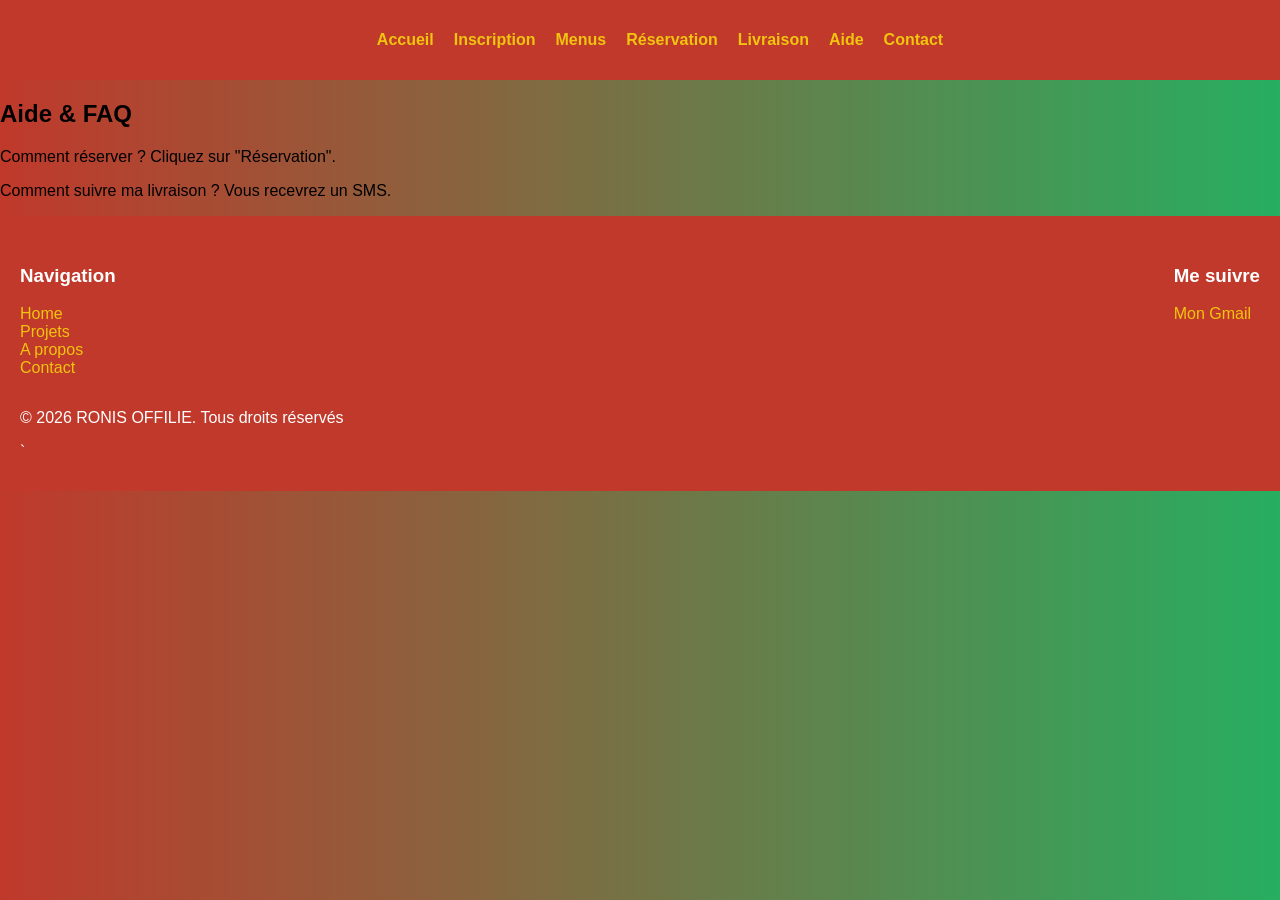
==== aide.html @ 38e9dfeb "Premier commit. Mise en ligne du code du restaurant" ====
<!DOCTYPE html>
<html lang="fr">
<head>
  <meta charset="UTF-8">
  <title>Aide - Douala Délices</title>
  <link rel="stylesheet" href="aide.css">
</head>
<body>
  <header>
    <nav>
      <ul>
        <li><a href="accueil.html">Accueil</a></li>
        <li><a href="inscription.html">Inscription</a></li>
        <li><a href="menus.html">Menus</a></li>
        <li><a href="reservation.html">Réservation</a></li>
        <li><a href="livraison.html">Livraison</a></li>
        <li><a href="aide.html">Aide</a></li>
        <li><a href="contact.html">Contact</a></li>
      </ul>
    </nav>
  </header>

  <section>
    <h2>Aide & FAQ</h2>
    <p>Comment réserver ? Cliquez sur "Réservation".</p>
    <p>Comment suivre ma livraison ? Vous recevrez un SMS.</p>
  </section>

  <!-- Footer -->
    <footer class="footer">
        <div class="footer-container">
            <!-- Navigation -->
            <div class="footer-links">
                <h3>Navigation</h3>
                <ul>
                    <li><a href="menu.html">Home</a></li>
                    <li><a href="Mes projets.html">Projets</a></li>
                    <li><a href="about.html">A propos</a></li>
                    <li><a href="contact.html">Contact</a></li>
                </ul>
            </div>
            <!-- Réseaux sociaux -->
            <div class="footer-social">
                <h3>Me suivre</h3>
                <ul>
                    <li><a href="mailto:offilieoffilie@gmail.com">Mon Gmail</a></li>
                </ul>
                    <div class="social-icons">
                        <a href="https://www.tiktok.com/@linformaticien18" target="_blank" class="tiktok"><i class="fab fa-tiktok"></i></a>
                        <a href="https://github.com/ronisia-a11" target="_blank" class="github"><i class="fab fa-github"></i></a>
                        <a href="https://www.linkedin.com/in/ronis-offilie-falleu-lendeu-3676a8395/" target="_blank" class="linkedin"><i class="fab fa-linkedin"></i></a>
                    </div>
            </div>
        </div>
        <div class="footer-bottom">
            <p>&copy; 2026 RONIS OFFILIE. Tous droits réservés</p>
 `      </div>
    </footer>
    
</body>
</html>
---- aide.css ----
html {
  scroll-behavior: smooth;
}

body {
  font-family: 'Segoe UI', sans-serif;
  margin: 0;
  background: linear-gradient(to right, #C0392B, #27AE60);
}

header {
  background-color: #C0392B;
  padding: 15px;
}

nav ul {
  list-style: none;
  display: flex;
  justify-content: center;
  gap: 20px;
}

nav a {
  color: #F1C40F;
  text-decoration: none;
  font-weight: bold;
}

/* Footer */
.footer {
  background-color: #C0392B;
  color: white;
  padding: 30px 20px;
}

.footer-container {
  display: flex;
  justify-content: space-between;
  flex-wrap: wrap;
}

.footer-links ul, .footer-social ul {
  list-style: none;
  padding: 0;
}

.footer-links a, .footer-social a {
  color: #F1C40F;
  text-decoration: none;
}

/* Icônes colorées */
.social-icons a {
  margin: 0 10px;
  font-size: 24px;
}

.tiktok { color: #000000; }
.github { color: #333333; }
.linkedin { color: #0077B5; }
.Whatsapp { color: #25D366; }
.Telephone { color: #C0392B; }

/* Responsive */
@media (max-width: 600px) {
  .footer-container {
    flex-direction: column;
    text-align: center;
  }
  .social-icons {
    justify-content: center;
  }
}
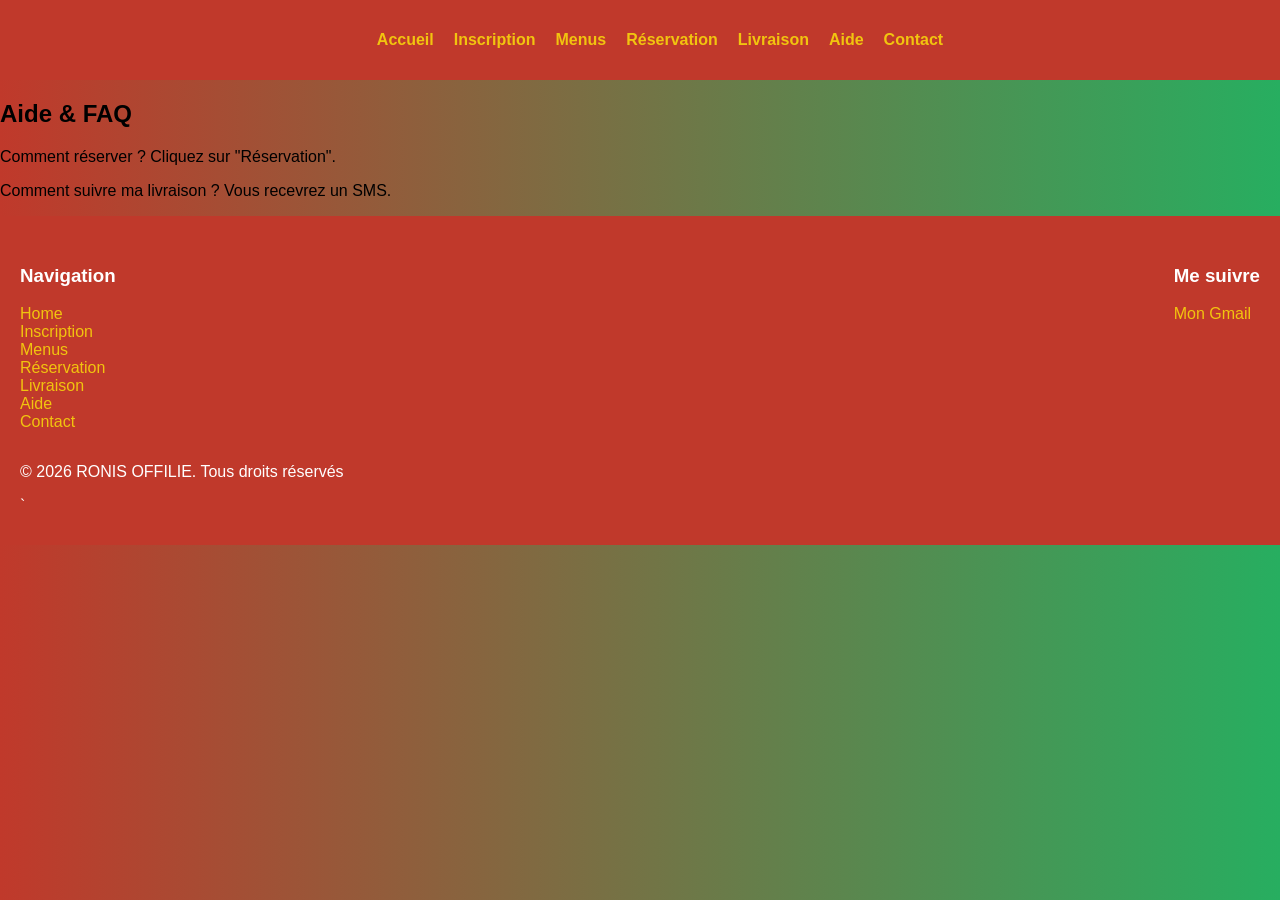
==== commit 0607dd4d: "Modification des liens des navbar et footers" ====
--- a/aide.html
+++ b/aide.html
@@ -9,7 +9,7 @@
   <header>
     <nav>
       <ul>
-        <li><a href="accueil.html">Accueil</a></li>
+        <li><a href="index.html">Accueil</a></li>
         <li><a href="inscription.html">Inscription</a></li>
         <li><a href="menus.html">Menus</a></li>
         <li><a href="reservation.html">Réservation</a></li>
@@ -33,10 +33,13 @@
             <div class="footer-links">
                 <h3>Navigation</h3>
                 <ul>
-                    <li><a href="menu.html">Home</a></li>
-                    <li><a href="Mes projets.html">Projets</a></li>
-                    <li><a href="about.html">A propos</a></li>
-                    <li><a href="contact.html">Contact</a></li>
+                    <li><a href="index.html">Home</a></li>
+        <li><a href="inscription.html">Inscription</a></li>
+        <li><a href="menus.html">Menus</a></li>
+        <li><a href="reservation.html">Réservation</a></li>
+        <li><a href="livraison.html">Livraison</a></li>
+        <li><a href="aide.html">Aide</a></li>
+        <li><a href="contact.html">Contact</a></li>
                 </ul>
             </div>
             <!-- Réseaux sociaux -->
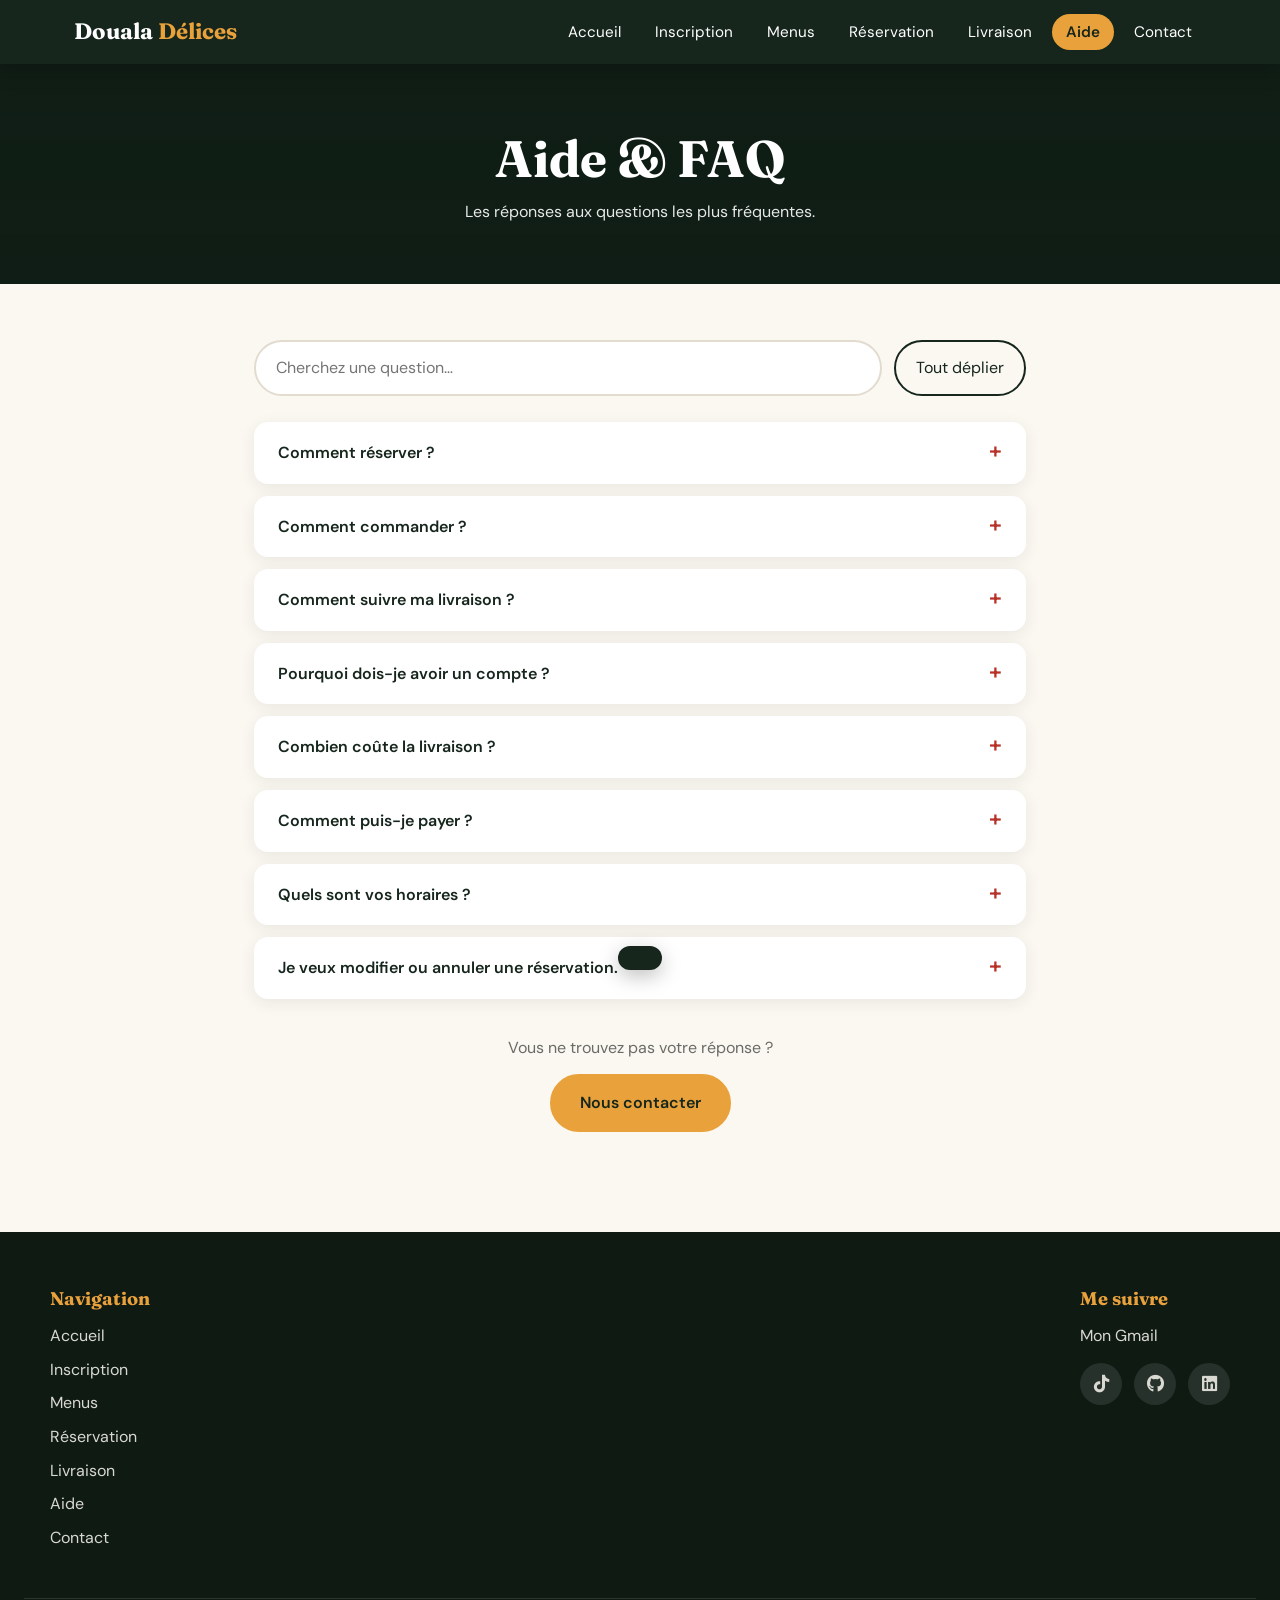
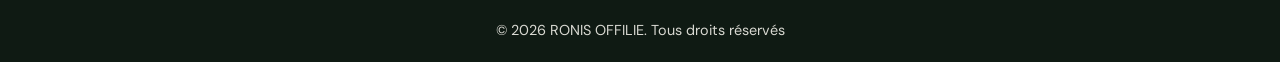
==== commit dfc7a38d: "Ajout des fichiers commander.php, contact.js, contact.phplivraison.js, menus.js, menus.php, pages.cs" ====
--- a/aide.html
+++ b/aide.html
@@ -2,63 +2,89 @@
 <html lang="fr">
 <head>
   <meta charset="UTF-8">
+  <meta name="viewport" content="width=device-width, initial-scale=1">
   <title>Aide - Douala Délices</title>
+  <link rel="preconnect" href="https://fonts.googleapis.com">
+  <link href="https://fonts.googleapis.com/css2?family=DM+Sans:wght@400;500;700&family=Fraunces:opsz,wght@9..144,600;9..144,700&display=swap" rel="stylesheet">
+  <link rel="stylesheet" href="https://cdnjs.cloudflare.com/ajax/libs/font-awesome/6.5.1/css/all.min.css">
   <link rel="stylesheet" href="aide.css">
 </head>
 <body>
-  <header>
+  <header id="entete" class="scrolled">
     <nav>
-      <ul>
+      <a class="logo" href="index.html">Douala <span>Délices</span></a>
+      <button class="burger" id="burger" aria-label="Ouvrir le menu" aria-expanded="false">&#9776;</button>
+      <ul id="liens">
         <li><a href="index.html">Accueil</a></li>
         <li><a href="inscription.html">Inscription</a></li>
         <li><a href="menus.html">Menus</a></li>
         <li><a href="reservation.html">Réservation</a></li>
         <li><a href="livraison.html">Livraison</a></li>
-        <li><a href="aide.html">Aide</a></li>
+        <li><a href="aide.html" class="actif">Aide</a></li>
         <li><a href="contact.html">Contact</a></li>
       </ul>
     </nav>
   </header>
 
-  <section>
-    <h2>Aide & FAQ</h2>
-    <p>Comment réserver ? Cliquez sur "Réservation".</p>
-    <p>Comment suivre ma livraison ? Vous recevrez un SMS.</p>
+  <section class="banniere" style="--img:url('https://images.unsplash.com/photo-1517248135467-4c7edcad34c4?auto=format&fit=crop&w=1600&q=70')">
+    <h1>Aide & FAQ</h1>
+    <p>Les réponses aux questions les plus fréquentes.</p>
   </section>
 
+  <main class="contenu etroit">
+
+    <div class="recherche">
+      <input type="search" id="q" placeholder="Cherchez une question…" aria-label="Rechercher dans l'aide">
+      <button type="button" id="tout">Tout déplier</button>
+    </div>
+      <details><summary>Comment réserver ?</summary><div class="rep">Cliquez sur « Réservation », choisissez le type, la date et l'horaire, puis validez. Si vous n'avez pas encore de compte, nous vous proposons de <a href="inscription.html?raison=reservation&amp;redirect=reservation.html">vous inscrire</a> d'abord.</div></details>
+      <details><summary>Comment commander ?</summary><div class="rep">Rendez-vous sur « Menus », ajoutez vos plats, puis cliquez sur « Commander ». Indiquez votre quartier sur la page « Livraison » et validez.</div></details>
+      <details><summary>Comment suivre ma livraison ?</summary><div class="rep">Vous recevrez un SMS. Vérifiez que votre numéro de téléphone est correct au moment de commander.</div></details>
+      <details><summary>Pourquoi dois-je avoir un compte ?</summary><div class="rep">Un compte est nécessaire pour réserver et commander. Il nous permet de retrouver votre commande et de vous joindre en cas de besoin.</div></details>
+      <details><summary>Combien coûte la livraison ?</summary><div class="rep">Les frais de livraison sont de 1 000 FCFA, ajoutés au total avant la validation de votre commande.</div></details>
+      <details><summary>Comment puis-je payer ?</summary><div class="rep">Vous payez à la livraison, en espèces ou par Mobile Money.</div></details>
+      <details><summary>Quels sont vos horaires ?</summary><div class="rep">Du lundi au jeudi de 11h à 22h, le vendredi et le samedi de 11h à 23h, le dimanche de 12h à 21h.</div></details>
+      <details><summary>Je veux modifier ou annuler une réservation.</summary><div class="rep">Écrivez-nous depuis la page <a href="contact.html">Contact</a> en indiquant le numéro de votre réservation.</div></details>
+    <p class="vide" id="aucun" hidden>Aucune réponse trouvée. Écrivez-nous depuis la page Contact.</p>
+    <div class="cta"><p>Vous ne trouvez pas votre réponse ?</p><a class="btn btn-or" href="contact.html">Nous contacter</a></div>
+  </main>
+
   <!-- Footer -->
-    <footer class="footer">
-        <div class="footer-container">
-            <!-- Navigation -->
-            <div class="footer-links">
-                <h3>Navigation</h3>
-                <ul>
-                    <li><a href="index.html">Home</a></li>
-        <li><a href="inscription.html">Inscription</a></li>
-        <li><a href="menus.html">Menus</a></li>
-        <li><a href="reservation.html">Réservation</a></li>
-        <li><a href="livraison.html">Livraison</a></li>
-        <li><a href="aide.html">Aide</a></li>
-        <li><a href="contact.html">Contact</a></li>
-                </ul>
-            </div>
-            <!-- Réseaux sociaux -->
-            <div class="footer-social">
-                <h3>Me suivre</h3>
-                <ul>
-                    <li><a href="mailto:offilieoffilie@gmail.com">Mon Gmail</a></li>
-                </ul>
-                    <div class="social-icons">
-                        <a href="https://www.tiktok.com/@linformaticien18" target="_blank" class="tiktok"><i class="fab fa-tiktok"></i></a>
-                        <a href="https://github.com/ronisia-a11" target="_blank" class="github"><i class="fab fa-github"></i></a>
-                        <a href="https://www.linkedin.com/in/ronis-offilie-falleu-lendeu-3676a8395/" target="_blank" class="linkedin"><i class="fab fa-linkedin"></i></a>
-                    </div>
-            </div>
+  <footer class="footer">
+    <div class="footer-container">
+      <!-- Navigation -->
+      <div class="footer-links">
+        <h3>Navigation</h3>
+        <ul>
+          <li><a href="index.html">Accueil</a></li>
+          <li><a href="inscription.html">Inscription</a></li>
+          <li><a href="menus.html">Menus</a></li>
+          <li><a href="reservation.html">Réservation</a></li>
+          <li><a href="livraison.html">Livraison</a></li>
+          <li><a href="aide.html">Aide</a></li>
+          <li><a href="contact.html">Contact</a></li>
+        </ul>
+      </div>
+      <!-- Réseaux sociaux -->
+      <div class="footer-social">
+        <h3>Me suivre</h3>
+        <ul>
+          <li><a href="mailto:offilieoffilie@gmail.com">Mon Gmail</a></li>
+        </ul>
+        <div class="social-icons">
+          <a href="https://www.tiktok.com/@linformaticien18" target="_blank" class="tiktok" aria-label="TikTok"><i class="fab fa-tiktok"></i></a>
+          <a href="https://github.com/ronisia-a11" target="_blank" class="github" aria-label="GitHub"><i class="fab fa-github"></i></a>
+          <a href="https://www.linkedin.com/in/ronis-offilie-falleu-lendeu-3676a8395/" target="_blank" class="linkedin" aria-label="LinkedIn"><i class="fab fa-linkedin"></i></a>
         </div>
-        <div class="footer-bottom">
-            <p>&copy; 2026 RONIS OFFILIE. Tous droits réservés</p>
- `      </div>
-    </footer>
-    
+      </div>
+    </div>
+    <div class="footer-bottom">
+      <p>&copy; 2026 RONIS OFFILIE. Tous droits réservés</p>
+    </div>
+  </footer>
+
+  <div class="toast" id="toast" role="status"></div>
+  <script src="site.js"></script>
+  <script src="aide.js"></script>
 </body>
 </html>
--- a/aide.css
+++ b/aide.css
@@ -1,73 +1,15 @@
-html {
-  scroll-behavior: smooth;
-}
-
-body {
-  font-family: 'Segoe UI', sans-serif;
-  margin: 0;
-  background: linear-gradient(to right, #C0392B, #27AE60);
-}
-
-header {
-  background-color: #C0392B;
-  padding: 15px;
-}
-
-nav ul {
-  list-style: none;
-  display: flex;
-  justify-content: center;
-  gap: 20px;
-}
-
-nav a {
-  color: #F1C40F;
-  text-decoration: none;
-  font-weight: bold;
-}
-
-/* Footer */
-.footer {
-  background-color: #C0392B;
-  color: white;
-  padding: 30px 20px;
-}
-
-.footer-container {
-  display: flex;
-  justify-content: space-between;
-  flex-wrap: wrap;
-}
-
-.footer-links ul, .footer-social ul {
-  list-style: none;
-  padding: 0;
-}
-
-.footer-links a, .footer-social a {
-  color: #F1C40F;
-  text-decoration: none;
-}
-
-/* Icônes colorées */
-.social-icons a {
-  margin: 0 10px;
-  font-size: 24px;
-}
-
-.tiktok { color: #000000; }
-.github { color: #333333; }
-.linkedin { color: #0077B5; }
-.Whatsapp { color: #25D366; }
-.Telephone { color: #C0392B; }
-
-/* Responsive */
-@media (max-width: 600px) {
-  .footer-container {
-    flex-direction: column;
-    text-align: center;
-  }
-  .social-icons {
-    justify-content: center;
-  }
-}+@import url("pages.css");
+.contenu.etroit{max-width:820px}
+.recherche{display:flex;gap:12px;margin-bottom:26px}
+.recherche input{flex:1;font:inherit;padding:13px 20px;border:2px solid #e2dccf;border-radius:99px;background:#fff}
+.recherche input:focus{outline:0;border-color:var(--or);box-shadow:0 0 0 4px rgba(233,162,59,.22)}
+.recherche button{font:inherit;border:2px solid var(--vert);background:transparent;color:var(--vert);border-radius:99px;padding:0 20px;cursor:pointer}
+details{background:#fff;border-radius:var(--r);margin-bottom:12px;box-shadow:0 4px 16px rgba(22,38,28,.08);overflow:hidden}
+summary{cursor:pointer;padding:18px 24px;font-weight:600;color:var(--vert);list-style:none;display:flex;justify-content:space-between;gap:14px}
+summary::-webkit-details-marker{display:none}
+summary::after{content:"+";font-size:1.4rem;line-height:1;color:var(--rouge);transition:transform .25s}
+details[open] summary::after{transform:rotate(45deg)}
+details .rep{padding:0 24px 20px;color:#444}
+details .rep a{color:var(--rouge);text-decoration:underline}
+.cta{margin-top:36px;text-align:center}
+.cta p{margin-bottom:14px;color:var(--gris)}
